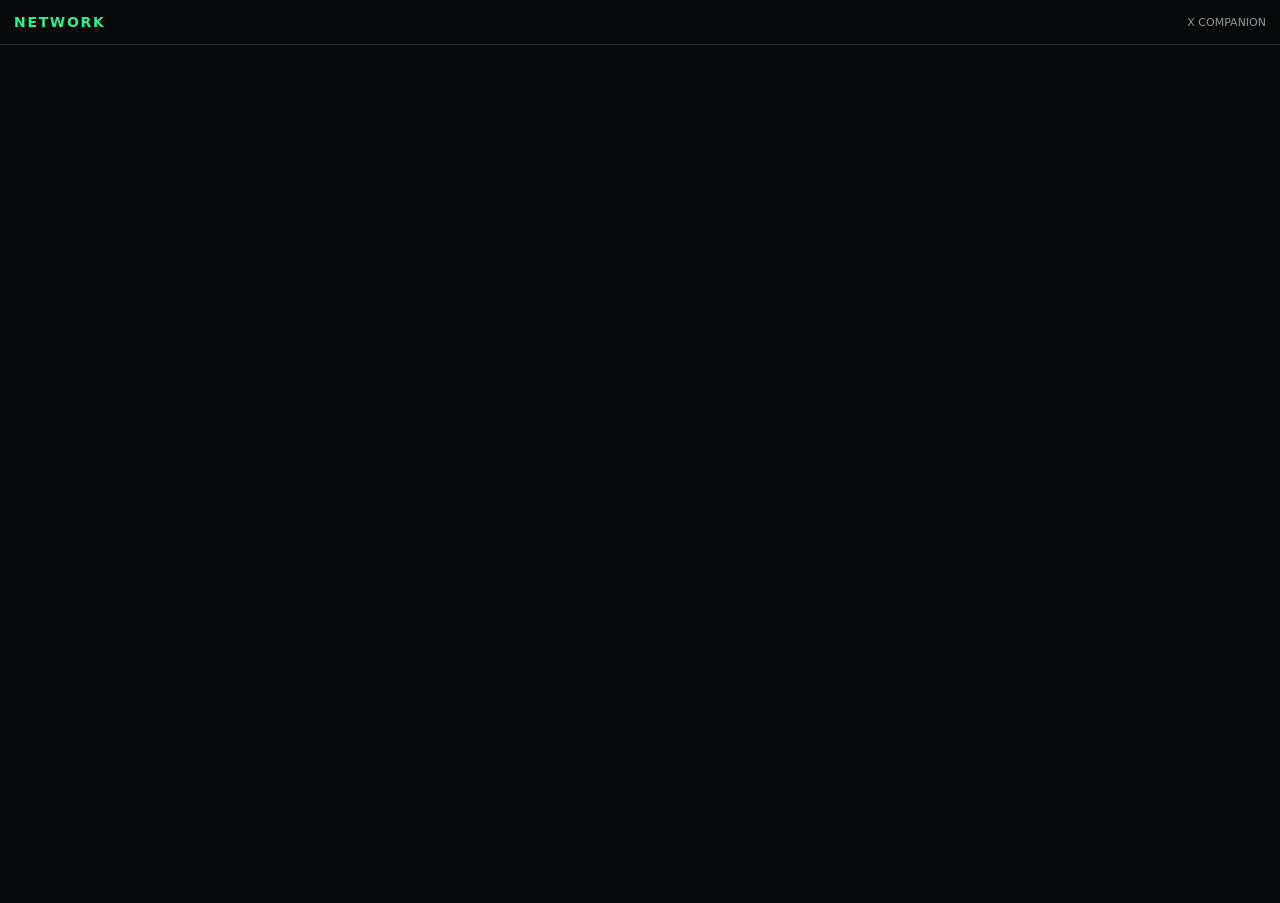
==== extension/sidepanel.html @ b6d9e399 "v0.4.0-beta: X-only sign-in, wallet features off, X companion extension starter" ====
<!doctype html>
<html lang="en"><head><meta charset="utf-8"><meta name="viewport" content="width=device-width,initial-scale=1"><title>NETWORK</title>
<style>html,body{margin:0;height:100%;background:#07090a;color:#e8f0ec;font:14px system-ui}header{height:44px;display:flex;align-items:center;padding:0 14px;border-bottom:1px solid #202a25;color:#2af08c;font-weight:800;letter-spacing:.12em}iframe{border:0;width:100%;height:calc(100% - 45px);background:#07090a}</style></head>
<body><header>NETWORK <span style="margin-left:auto;color:#8b9991;font-size:11px;font-weight:500;letter-spacing:0">X COMPANION</span></header>
<iframe src="https://network-app-65f6.onrender.com" title="NETWORK workspace" allow="clipboard-read; clipboard-write"></iframe></body></html>
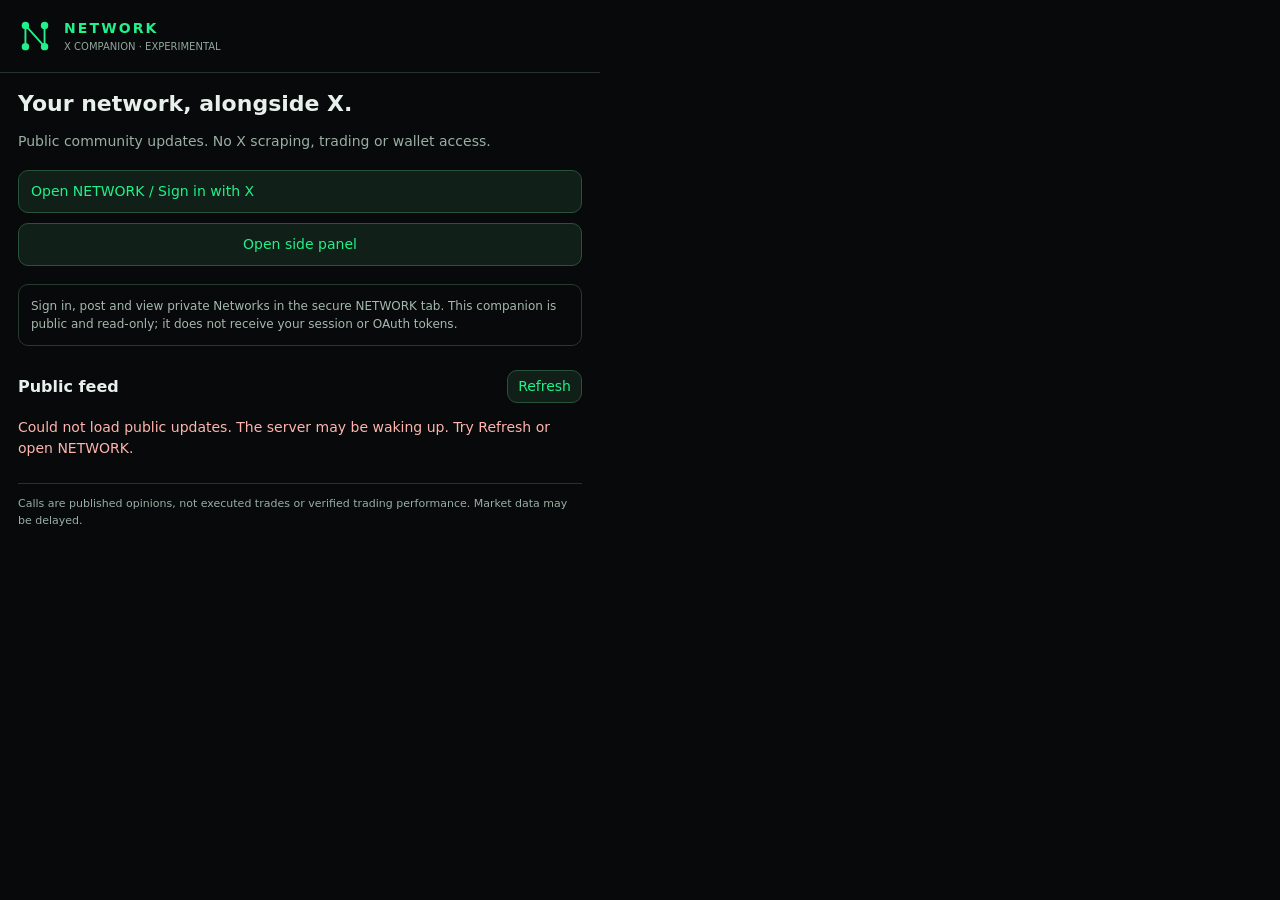
==== commit 43407ffc: "Fix native X companion, restore docs, and secure v0.4 account migration" ====
--- a/extension/sidepanel.html
+++ b/extension/sidepanel.html
@@ -1,5 +1,12 @@
 <!doctype html>
-<html lang="en"><head><meta charset="utf-8"><meta name="viewport" content="width=device-width,initial-scale=1"><title>NETWORK</title>
-<style>html,body{margin:0;height:100%;background:#07090a;color:#e8f0ec;font:14px system-ui}header{height:44px;display:flex;align-items:center;padding:0 14px;border-bottom:1px solid #202a25;color:#2af08c;font-weight:800;letter-spacing:.12em}iframe{border:0;width:100%;height:calc(100% - 45px);background:#07090a}</style></head>
-<body><header>NETWORK <span style="margin-left:auto;color:#8b9991;font-size:11px;font-weight:500;letter-spacing:0">X COMPANION</span></header>
-<iframe src="https://network-app-65f6.onrender.com" title="NETWORK workspace" allow="clipboard-read; clipboard-write"></iframe></body></html>
+<html lang="en"><head><meta charset="utf-8"><meta name="viewport" content="width=device-width,initial-scale=1">
+<title>NETWORK X Companion</title><link rel="stylesheet" href="sidepanel.css">
+<script src="config.js" defer></script><script src="sidepanel.js" defer></script></head>
+<body><header><img src="logo.svg" width="34" height="34" alt="NETWORK node-N logo"><div><strong>NETWORK</strong><small>X COMPANION · EXPERIMENTAL</small></div></header>
+<main><h1>Your network, alongside X.</h1><p class="muted">Public community updates. No X scraping, trading or wallet access.</p>
+<nav><a id="workspace" target="_blank" rel="noopener noreferrer">Open NETWORK / Sign in with X</a>
+<button id="panel" type="button">Open side panel</button></nav>
+<p class="notice">Sign in, post and view private Networks in the secure NETWORK tab. This companion is public and read-only; it does not receive your session or OAuth tokens.</p>
+<div class="heading"><h2>Public feed</h2><button id="refresh" type="button">Refresh</button></div>
+<p id="status" role="status" aria-live="polite">Loading public updates…</p><section id="feed" aria-label="Public NETWORK posts"></section>
+<footer>Calls are published opinions, not executed trades or verified trading performance. Market data may be delayed.</footer></main></body></html>
--- a/extension/sidepanel.css
+++ b/extension/sidepanel.css
@@ -0,0 +1 @@
+*{box-sizing:border-box}html{background:#07090a;color:#e8f0ec;font:14px/1.5 system-ui}body{margin:0;min-width:320px;width:100%;max-width:600px}header{display:flex;gap:12px;align-items:center;padding:18px;border-bottom:1px solid #25332c}strong{letter-spacing:.15em;color:#22f08a}small{display:block;font-size:10px;color:#91a69b}main{padding:18px}h1{font-size:22px;line-height:1.2;margin:0 0 12px}h2{font-size:16px;margin:0}.muted,#status,footer{color:#9aafa3}nav{display:grid;gap:10px;margin:18px 0}a,button{font:inherit;color:#22f08a;border:1px solid #28523a;border-radius:10px;background:#102018;padding:10px 12px;text-decoration:none;cursor:pointer}a:hover,button:hover{background:#173123}button:disabled{opacity:.5;cursor:wait}.notice{padding:12px;border:1px solid #263a2e;border-radius:10px;font-size:12px;color:#a6b9ad}.heading{display:flex;align-items:center;justify-content:space-between;margin-top:24px}.heading button{padding:5px 10px}article{border:1px solid #25382d;border-radius:12px;padding:14px;margin:12px 0;overflow-wrap:anywhere}article p{white-space:pre-wrap;margin:10px 0}article a{display:inline-block;padding:5px 8px;font-size:12px}.meta{color:#91a69b;font-size:11px}.demo{color:#f1c36b}footer{font-size:11px;border-top:1px solid #25332c;margin-top:24px;padding-top:12px}#status.error{color:#ffb5ae}
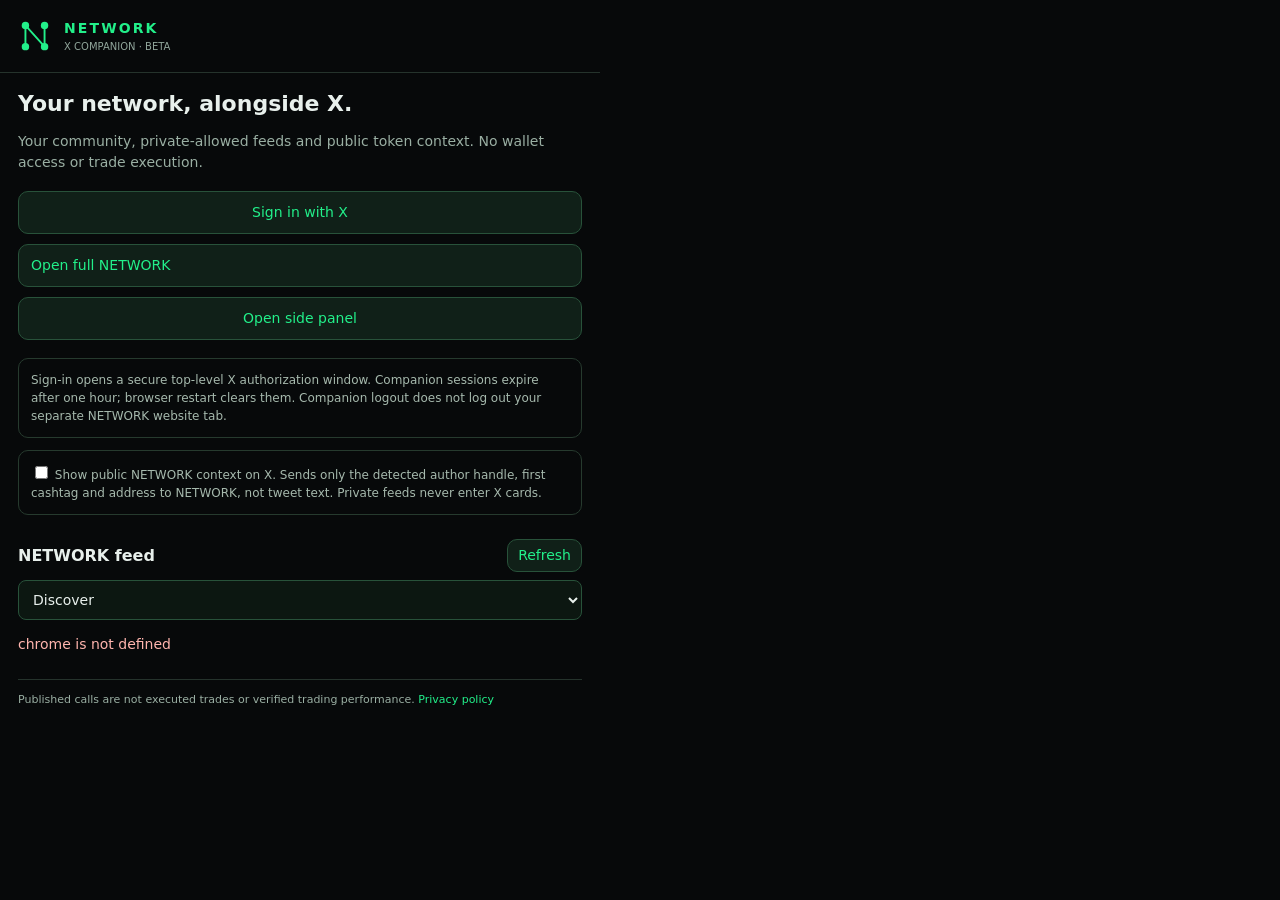
==== commit 6d021c25: "Complete authenticated X companion, contextual cards, and Store packaging" ====
--- a/extension/sidepanel.html
+++ b/extension/sidepanel.html
@@ -2,11 +2,14 @@
 <html lang="en"><head><meta charset="utf-8"><meta name="viewport" content="width=device-width,initial-scale=1">
 <title>NETWORK X Companion</title><link rel="stylesheet" href="sidepanel.css">
 <script src="config.js" defer></script><script src="sidepanel.js" defer></script></head>
-<body><header><img src="logo.svg" width="34" height="34" alt="NETWORK node-N logo"><div><strong>NETWORK</strong><small>X COMPANION · EXPERIMENTAL</small></div></header>
-<main><h1>Your network, alongside X.</h1><p class="muted">Public community updates. No X scraping, trading or wallet access.</p>
-<nav><a id="workspace" target="_blank" rel="noopener noreferrer">Open NETWORK / Sign in with X</a>
-<button id="panel" type="button">Open side panel</button></nav>
-<p class="notice">Sign in, post and view private Networks in the secure NETWORK tab. This companion is public and read-only; it does not receive your session or OAuth tokens.</p>
-<div class="heading"><h2>Public feed</h2><button id="refresh" type="button">Refresh</button></div>
-<p id="status" role="status" aria-live="polite">Loading public updates…</p><section id="feed" aria-label="Public NETWORK posts"></section>
-<footer>Calls are published opinions, not executed trades or verified trading performance. Market data may be delayed.</footer></main></body></html>
+<body><header><img src="logo.svg" width="34" height="34" alt="NETWORK node-N logo"><div><strong>NETWORK</strong><small>X COMPANION · BETA</small></div></header>
+<main><h1>Your network, alongside X.</h1><p class="muted">Your community, private-allowed feeds and public token context. No wallet access or trade execution.</p>
+<nav><button id="signin" type="button">Sign in with X</button><p id="member" hidden></p><button id="logout" hidden type="button">Log out of companion</button>
+<a id="workspace" target="_blank" rel="noopener noreferrer">Open full NETWORK</a><button id="panel" type="button">Open side panel</button></nav>
+<p class="notice">Sign-in opens a secure top-level X authorization window. Companion sessions expire after one hour; browser restart clears them. Companion logout does not log out your separate NETWORK website tab.</p>
+<label class="notice"><input id="context" type="checkbox"> Show public NETWORK context on X. Sends only the detected author handle, first cashtag and address to NETWORK, not tweet text. Private feeds never enter X cards.</label>
+<section id="compose" hidden><h2>Post to your network</h2><form id="post-form"><label>Audience <select id="audience"><option value="">Public profile</option></select></label><textarea id="post-body" maxlength="2000" required placeholder="Share research or start a conversation…"></textarea><button type="submit">Publish post</button></form></section>
+<div class="heading"><h2>NETWORK feed</h2><button id="refresh" type="button">Refresh</button></div>
+<select id="feed-tab" aria-label="Feed"><option value="discover">Discover</option><option value="network">My network</option><option value="following">Following</option><option value="mine">My posts</option></select>
+<p id="status" role="status" aria-live="polite">Loading updates…</p><section id="feed" aria-label="NETWORK posts"></section><button id="more" hidden type="button">Load older posts</button>
+<footer>Published calls are not executed trades or verified trading performance. <a href="privacy.html" target="_blank">Privacy policy</a></footer></main></body></html>
--- a/extension/sidepanel.css
+++ b/extension/sidepanel.css
@@ -1 +1,3 @@
 *{box-sizing:border-box}html{background:#07090a;color:#e8f0ec;font:14px/1.5 system-ui}body{margin:0;min-width:320px;width:100%;max-width:600px}header{display:flex;gap:12px;align-items:center;padding:18px;border-bottom:1px solid #25332c}strong{letter-spacing:.15em;color:#22f08a}small{display:block;font-size:10px;color:#91a69b}main{padding:18px}h1{font-size:22px;line-height:1.2;margin:0 0 12px}h2{font-size:16px;margin:0}.muted,#status,footer{color:#9aafa3}nav{display:grid;gap:10px;margin:18px 0}a,button{font:inherit;color:#22f08a;border:1px solid #28523a;border-radius:10px;background:#102018;padding:10px 12px;text-decoration:none;cursor:pointer}a:hover,button:hover{background:#173123}button:disabled{opacity:.5;cursor:wait}.notice{padding:12px;border:1px solid #263a2e;border-radius:10px;font-size:12px;color:#a6b9ad}.heading{display:flex;align-items:center;justify-content:space-between;margin-top:24px}.heading button{padding:5px 10px}article{border:1px solid #25382d;border-radius:12px;padding:14px;margin:12px 0;overflow-wrap:anywhere}article p{white-space:pre-wrap;margin:10px 0}article a{display:inline-block;padding:5px 8px;font-size:12px}.meta{color:#91a69b;font-size:11px}.demo{color:#f1c36b}footer{font-size:11px;border-top:1px solid #25332c;margin-top:24px;padding-top:12px}#status.error{color:#ffb5ae}
+
+[hidden]{display:none!important}textarea,select{display:block;width:100%;margin:8px 0 12px;padding:10px;border:1px solid #28523a;border-radius:8px;background:#0c1711;color:#e8f0ec;font:inherit}textarea{min-height:80px;resize:vertical}#compose{margin:22px 0}.notice{display:block}article button{padding:5px 8px;margin:8px 4px 0 0;font-size:12px}.replies{margin-top:12px;border-top:1px solid #25382d}.replies article{padding:8px}footer a{border:0;padding:0;background:none}
